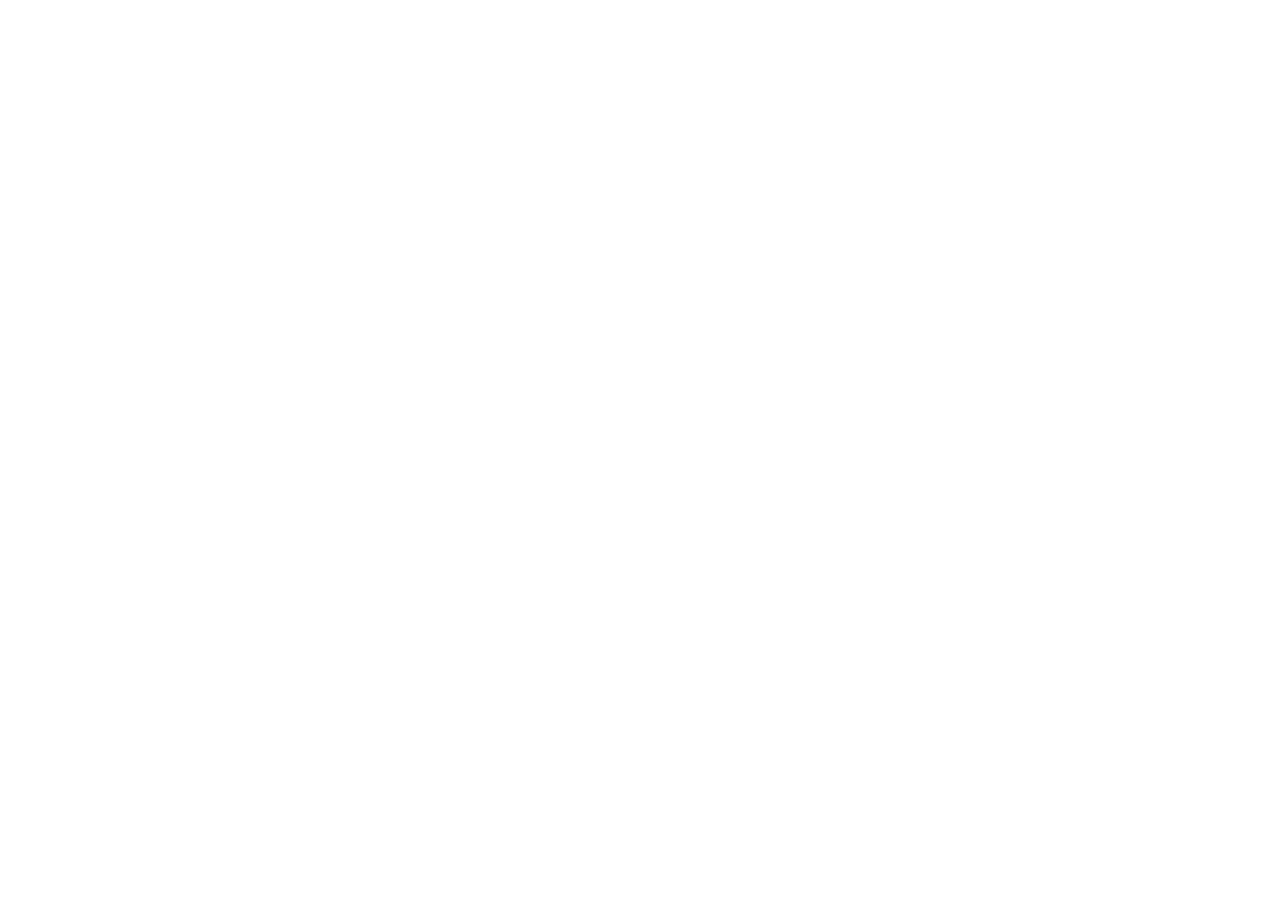
==== index.html @ 7d0d2e99 "init" ====
<!DOCTYPE html>
<html lang="en">
<head>
  <meta charset="UTF-8">
  <meta name="viewport" content="width=device-width, initial-scale=1.0">
  <link rel="stylesheet" href="./css/home.css">
  <script type="module" src="./js/app.js"></script>
  <title>Webshop | Home</title>
</head>
<body>
  
</body>
</html>
---- css/home.css ----
@import url("./global.css");
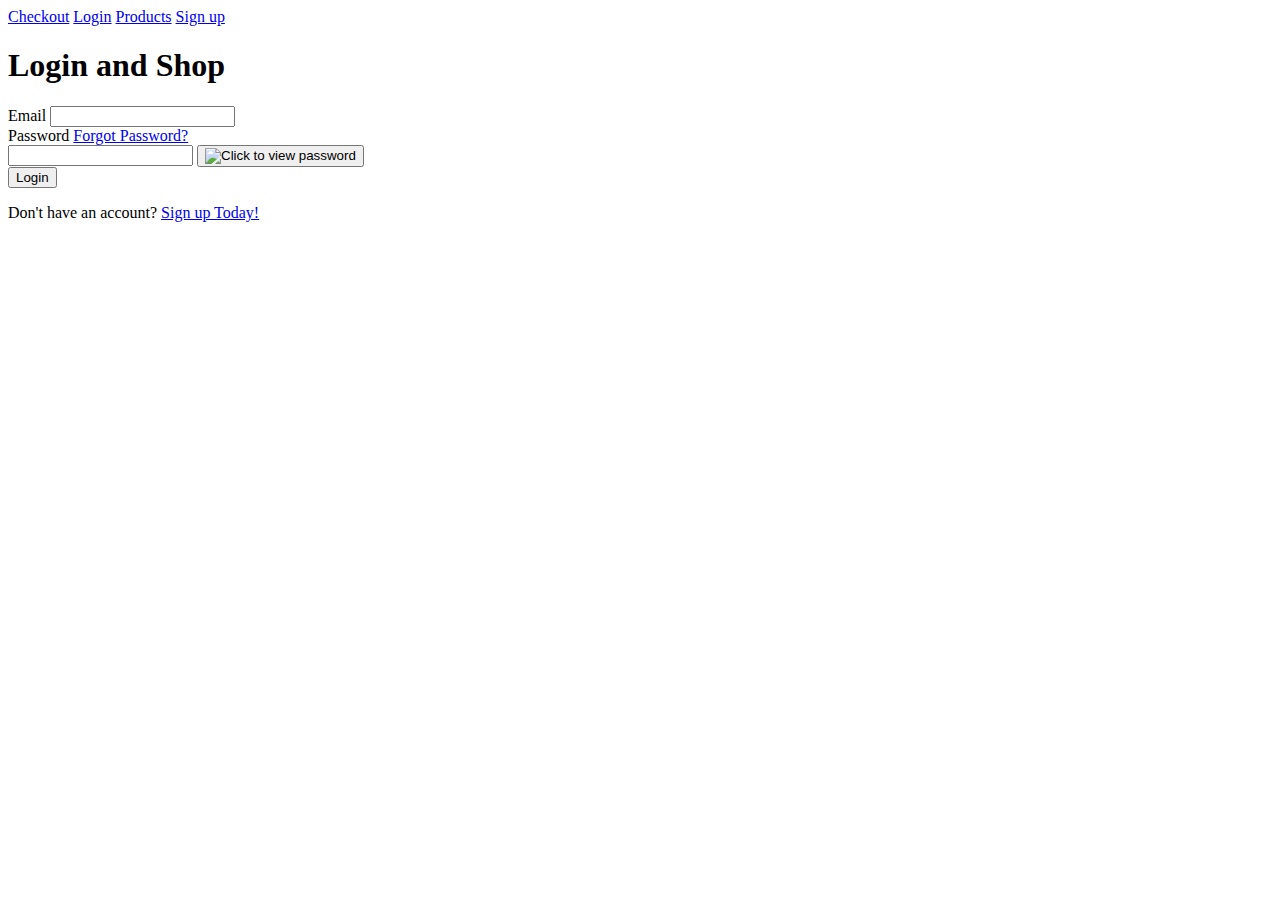
==== commit 6153e27c: "sync" ====
--- a/index.html
+++ b/index.html
@@ -1,13 +1,50 @@
 <!DOCTYPE html>
 <html lang="en">
-<head>
-  <meta charset="UTF-8">
-  <meta name="viewport" content="width=device-width, initial-scale=1.0">
-  <link rel="stylesheet" href="./css/home.css">
-  <script type="module" src="./js/app.js"></script>
-  <title>Webshop | Home</title>
-</head>
-<body>
-  
-</body>
-</html>+  <head>
+    <meta charset="UTF-8" />
+    <meta name="viewport" content="width=device-width, initial-scale=1.0" />
+    <link rel="stylesheet" href="./css/index.css" />
+    <script type="module" src="./js/account.js" defer></script>
+    <title>Webshop | Login</title>
+  </head>
+  <body>
+    <header>
+      <nav>
+        <a href="checkout.html">Checkout</a>
+        <a href="index.html">Login</a>
+        <a href="shop.html">Products</a>
+        <a href="signup.html">Sign up</a>
+      </nav>
+    </header>
+    <main>
+      <h1>Login and Shop </h1>
+      <h2></h2>
+      <!-- Login Form -->
+      <form action="" onsubmit="return false">
+
+        <label for="login_email">
+          Email
+        </label>
+        <input id="login_email" name="login_email" type="email" required>
+        <!-- Password field, aswell as "forgot password" and "view password" icon -->
+        <div>
+          <label for="login_password">
+            Password
+          </label>
+          <a href="#">Forgot Password?</a>
+          <div>
+            <input id="login_password" name="login_password" type="password" required>
+            <!-- "view password" icon-->
+            <button ><img src="images/view_password.svg" alt="Click to view password"></button>
+          </div>
+        </div>
+        <button id="formSubmitLogin">Login</button>
+      </form>
+      <p>Don't have an account? <a href="#">Sign up Today!</a></p>
+    
+    </main>
+      <div class="circle"></div>
+  </body>
+</html>
+
+
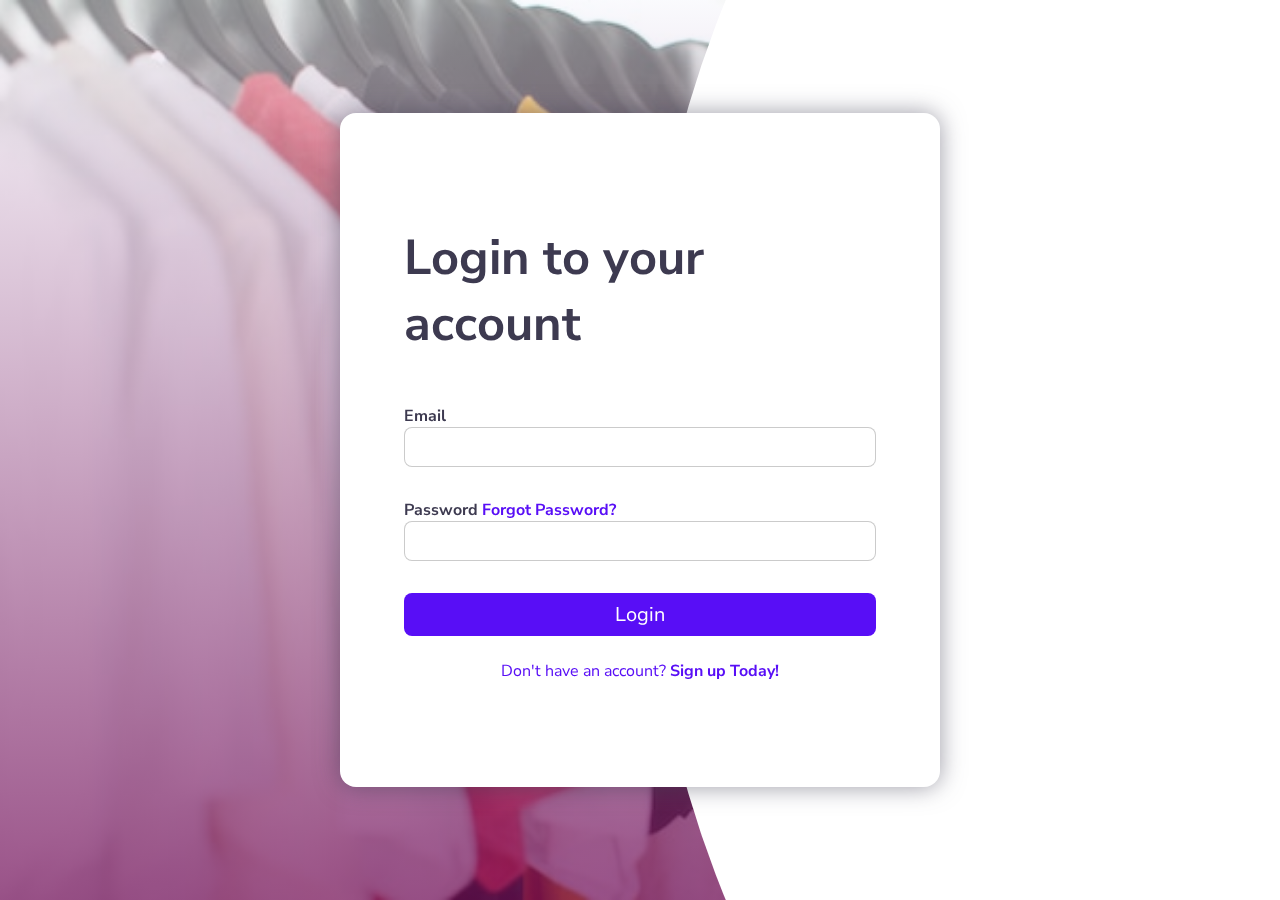
==== commit 62dd6985: "Co-authored-by: Helbob <Helbob@users.noreply.github.com> Co-authored-by: AsgerJHB <AsgerJHB@users.no" ====
--- a/index.html
+++ b/index.html
@@ -8,16 +8,8 @@
     <title>Webshop | Login</title>
   </head>
   <body>
-    <header>
-      <nav>
-        <a href="checkout.html">Checkout</a>
-        <a href="index.html">Login</a>
-        <a href="shop.html">Products</a>
-        <a href="signup.html">Sign up</a>
-      </nav>
-    </header>
     <main>
-      <h1>Login and Shop </h1>
+      <h1>Login to your account </h1>
       <h2></h2>
       <!-- Login Form -->
       <form action="" onsubmit="return false">
@@ -35,12 +27,12 @@
           <div>
             <input id="login_password" name="login_password" type="password" required>
             <!-- "view password" icon-->
-            <button ><img src="images/view_password.svg" alt="Click to view password"></button>
+            <button class="hide" ><img src="images/view_password.svg" alt="Click to view password"></button>
           </div>
         </div>
         <button id="formSubmitLogin">Login</button>
+        <p class="center">Don't have an account? <a href="signup.html">Sign up Today!</a></p>
       </form>
-      <p>Don't have an account? <a href="#">Sign up Today!</a></p>
     
     </main>
       <div class="circle"></div>
--- a/css/index.css
+++ b/css/index.css
@@ -0,0 +1,126 @@
+@import url("./global.css");
+
+body{
+    display: flex;
+    align-items: center;
+    justify-content: center;
+}
+
+a{
+    color: var(--color-primary);
+    font-weight: 700;
+}
+
+p{
+    color: var(--color-primary);
+}
+
+#formSubmitLogin{
+    background-color: var(--color-primary);
+    text-align: center;
+    text-decoration: none;
+    border: none;
+    padding:  var(--p2);
+    width: 100%;
+    color: var(--color-white);
+    border-radius: var(--p2);;
+    font-size: var(--text-large);
+    transition: all 0.15s ease;
+    cursor: pointer;
+}
+
+
+#formSubmitLogin:hover{
+    background-color: var(--color-primary-darker);
+    text-align: center;
+    text-decoration: none;
+    border: none;
+    padding:  var(--p2);
+    width: 100%;
+    color: var(--color-white);
+    border-radius: var(--p2);
+    font-size: var(--text-large);
+}
+
+label{
+    font-size: var(--text-base);
+    font-weight: 700;
+}
+
+input{
+    border: 0.1em var(--color-input-border) solid;
+    border-radius: var(--p2);
+    padding: var(--p2);
+    width: 100%;
+    margin-bottom: var(--p8);
+}
+
+main{
+      max-width: 600px;
+    display: flex;
+    flex-direction: column;
+    margin: 0 auto;
+    background-color: var(--color-white);
+    padding: var(--p28) var(--p16);
+    border-radius: var(--p4);
+    /* margin-top: var(--p20); */
+    filter: drop-shadow(0 0 0.75rem var(--color-dark-low-opacity));
+}
+
+form{
+    width: 100%;
+    height: 30vh;
+}
+
+.circle{
+  position: absolute;
+  clip-path: ellipse(50% 100% at 100% 50%);
+  width: 100vw;
+  height: 100vh;
+  background-color: var(--color-white);
+  z-index: -1;
+  inset: 0;
+}
+
+body{
+    background-image:linear-gradient(to bottom, rgba(245, 246, 252, 0.52), rgba(117, 19, 93, 0.73)), url("../images/tshirt-bg\ 1.jpg");
+    background-repeat: no-repeat;
+    background-size: cover;
+    width: 100vw;
+    height: 100vh;
+}
+
+h1{
+    margin-bottom: var(--p12);
+    font-size: var(--text-4xlarge);
+}
+
+
+.center{
+    text-align: center;
+    padding:  var(--p6);
+}
+
+
+.hide{
+    display: none;
+}
+
+@media only screen and (max-width: 800px) {
+    main{
+    max-width: 92%;
+    display: flex;
+    flex-direction: column;
+    margin: 0 auto;
+    background-color: var(--color-white);
+    padding: var(--p12);
+    border-radius: 1rem;
+    /* margin-top: var(--p24); */
+    filter: drop-shadow(0 0 0.75rem var(--color-dark-low-opacity));
+    }
+
+    form{
+    width: 100%;
+    height: 40vh;
+    }
+}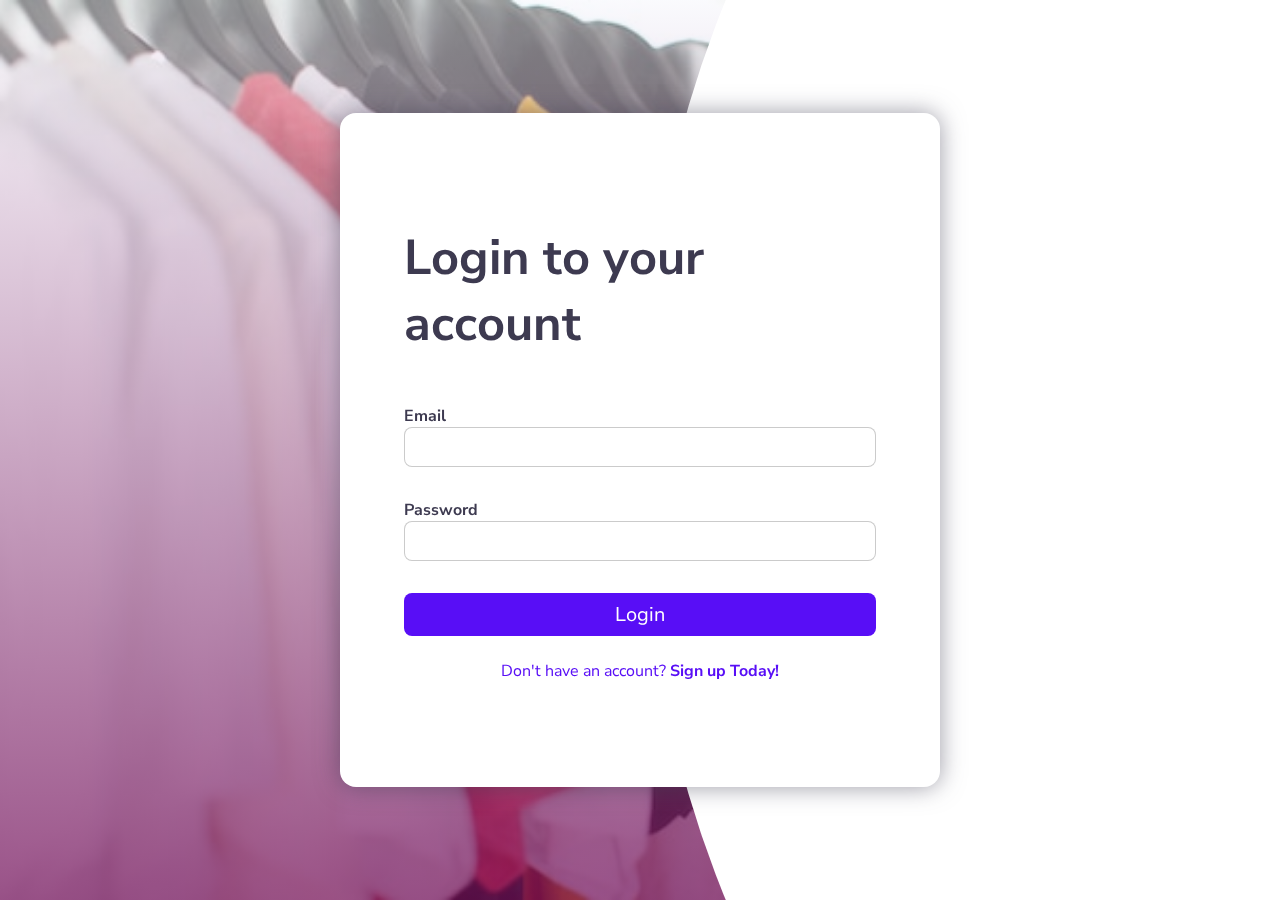
==== commit 62755502: "Co-authored-by: Helbob <Helbob@users.noreply.github.com> Co-authored-by: AsgerJHB <AsgerJHB@users.no" ====
--- a/index.html
+++ b/index.html
@@ -1,42 +1,44 @@
 <!DOCTYPE html>
 <html lang="en">
+
   <head>
     <meta charset="UTF-8" />
     <meta name="viewport" content="width=device-width, initial-scale=1.0" />
-    <link rel="stylesheet" href="./css/index.css" />
-    <script type="module" src="./js/account.js" defer></script>
+    <link rel="stylesheet" href="css/index.css" />
+    <script type="module" src="js/account.js" defer></script>
     <title>Webshop | Login</title>
   </head>
+
   <body>
     <main>
       <h1>Login to your account </h1>
       <h2></h2>
       <!-- Login Form -->
-      <form action="" onsubmit="return false">
-
-        <label for="login_email">
+      <form>
+        <p id="login-error-message" class="hide opacity">Wrong email or password, try again.</p>
+        <label for="login-email">
           Email
         </label>
-        <input id="login_email" name="login_email" type="email" required>
+        <input id="login-email" name="login_email" type="email" required>
         <!-- Password field, aswell as "forgot password" and "view password" icon -->
         <div>
-          <label for="login_password">
+          <label for="login-password">
             Password
-          </label>
-          <a href="#">Forgot Password?</a>
+          </label>      
           <div>
-            <input id="login_password" name="login_password" type="password" required>
+            <input id="login-password" name="login_password" type="password" required>
             <!-- "view password" icon-->
-            <button class="hide" ><img src="images/view_password.svg" alt="Click to view password"></button>
+            <button class="hide"><img src="./images/view_password.svg" alt="Click to view password"></button>
           </div>
         </div>
-        <button id="formSubmitLogin">Login</button>
-        <p class="center">Don't have an account? <a href="signup.html">Sign up Today!</a></p>
+        <button id="form-submit-login" aria-label="login button">Login</button> 
+        <p class="center">
+          Don't have an account? <a href="signup.html" aria-label="signup link">Sign up Today!</a>
+        </p>
       </form>
-    
+
     </main>
-      <div class="circle"></div>
+    <div class="circle"></div>
   </body>
-</html>
 
-
+</html>--- a/css/index.css
+++ b/css/index.css
@@ -1,78 +1,77 @@
-@import url("./global.css");
+@import url("global.css");
 
-body{
-    display: flex;
-    align-items: center;
-    justify-content: center;
+body {
+  display: flex;
+  align-items: center;
+  justify-content: center;
 }
 
-a{
-    color: var(--color-primary);
-    font-weight: 700;
+a {
+  color: var(--color-primary);
+  font-weight: 700;
 }
 
-p{
-    color: var(--color-primary);
+p {
+  color: var(--color-primary);
 }
 
-#formSubmitLogin{
-    background-color: var(--color-primary);
-    text-align: center;
-    text-decoration: none;
-    border: none;
-    padding:  var(--p2);
-    width: 100%;
-    color: var(--color-white);
-    border-radius: var(--p2);;
-    font-size: var(--text-large);
-    transition: all 0.15s ease;
-    cursor: pointer;
+#form-submit-login {
+  background-color: var(--color-primary);
+  text-align: center;
+  text-decoration: none;
+  border: none;
+  padding: var(--space-2);
+  width: 100%;
+  color: var(--color-white);
+  border-radius: var(--space-2);
+  font-size: var(--text-large);
+  transition: all 0.15s ease;
+  cursor: pointer;
 }
 
 
-#formSubmitLogin:hover{
-    background-color: var(--color-primary-darker);
-    text-align: center;
-    text-decoration: none;
-    border: none;
-    padding:  var(--p2);
-    width: 100%;
-    color: var(--color-white);
-    border-radius: var(--p2);
-    font-size: var(--text-large);
+#form-submit-login:hover {
+  background-color: var(--color-primary-darker);
+  text-align: center;
+  text-decoration: none;
+  border: none;
+  padding: var(--space-2);
+  width: 100%;
+  color: var(--color-white);
+  border-radius: var(--space-2);
+  font-size: var(--text-large);
 }
 
-label{
-    font-size: var(--text-base);
-    font-weight: 700;
+label {
+  font-size: var(--text-base);
+  font-weight: 700;
 }
 
-input{
-    border: 0.1em var(--color-input-border) solid;
-    border-radius: var(--p2);
-    padding: var(--p2);
-    width: 100%;
-    margin-bottom: var(--p8);
+input {
+  border: 0.1em var(--color-input-border) solid;
+  border-radius: var(--space-2);
+  padding: var(--space-2);
+  width: 100%;
+  margin-bottom: var(--space-8);
 }
 
-main{
-      max-width: 600px;
-    display: flex;
-    flex-direction: column;
-    margin: 0 auto;
-    background-color: var(--color-white);
-    padding: var(--p28) var(--p16);
-    border-radius: var(--p4);
-    /* margin-top: var(--p20); */
-    filter: drop-shadow(0 0 0.75rem var(--color-dark-low-opacity));
+main {
+  max-width: 600px;
+  display: flex;
+  flex-direction: column;
+  margin: 0 auto;
+  background-color: var(--color-white);
+  padding: var(--space-28) var(--space-16);
+  border-radius: var(--space-4);
+  filter: drop-shadow(0 0 0.75rem var(--color-dark-low-opacity));
 }
 
-form{
-    width: 100%;
-    height: 30vh;
+form {
+  width: 100%;
+  height: 30vh;
 }
 
-.circle{
+.circle {
   position: absolute;
   clip-path: ellipse(50% 100% at 100% 50%);
   width: 100vw;
@@ -82,45 +81,64 @@
   inset: 0;
 }
 
-body{
-    background-image:linear-gradient(to bottom, rgba(245, 246, 252, 0.52), rgba(117, 19, 93, 0.73)), url("../images/tshirt-bg\ 1.jpg");
-    background-repeat: no-repeat;
-    background-size: cover;
-    width: 100vw;
-    height: 100vh;
+body {
+  background-image: linear-gradient(to bottom, var(--color-gradient-bg), var(--color-gradient-bg-two)), url("../images/tshirt-bg\ 1.jpg");
+  background-repeat: no-repeat;
+  background-size: cover;
+  width: 100vw;
+  height: 100vh;
 }
 
-h1{
-    margin-bottom: var(--p12);
-    font-size: var(--text-4xlarge);
+h1 {
+  margin-bottom: var(--space-12);
+  font-size: var(--text-4xlarge);
 }
 
 
-.center{
-    text-align: center;
-    padding:  var(--p6);
+.center {
+  text-align: center;
+  padding: var(--space-6);
 }
 
 
-.hide{
-    display: none;
+.hide {
+  display: none;
+}
+
+.no-button-style {
+  background: none;
+  border: none;
+}
+
+/* error logining in */
+.input-border {
+  border: solid 1px var(--color-error-msg);
+}
+#login-error-message{
+  color: var(--color-error-msg);
+  padding-block: var(--space-2);
+  transition: 0.3s;
+  opacity: 0;
+  
+}
+.opacity{
+  opacity: 1 !important;
 }
 
 @media only screen and (max-width: 800px) {
-    main{
+  main {
     max-width: 92%;
     display: flex;
     flex-direction: column;
     margin: 0 auto;
     background-color: var(--color-white);
-    padding: var(--p12);
+    padding: var(--space-12);
     border-radius: 1rem;
-    /* margin-top: var(--p24); */
     filter: drop-shadow(0 0 0.75rem var(--color-dark-low-opacity));
-    }
+  }
 
-    form{
+  form {
     width: 100%;
     height: 40vh;
-    }
+  }
 }